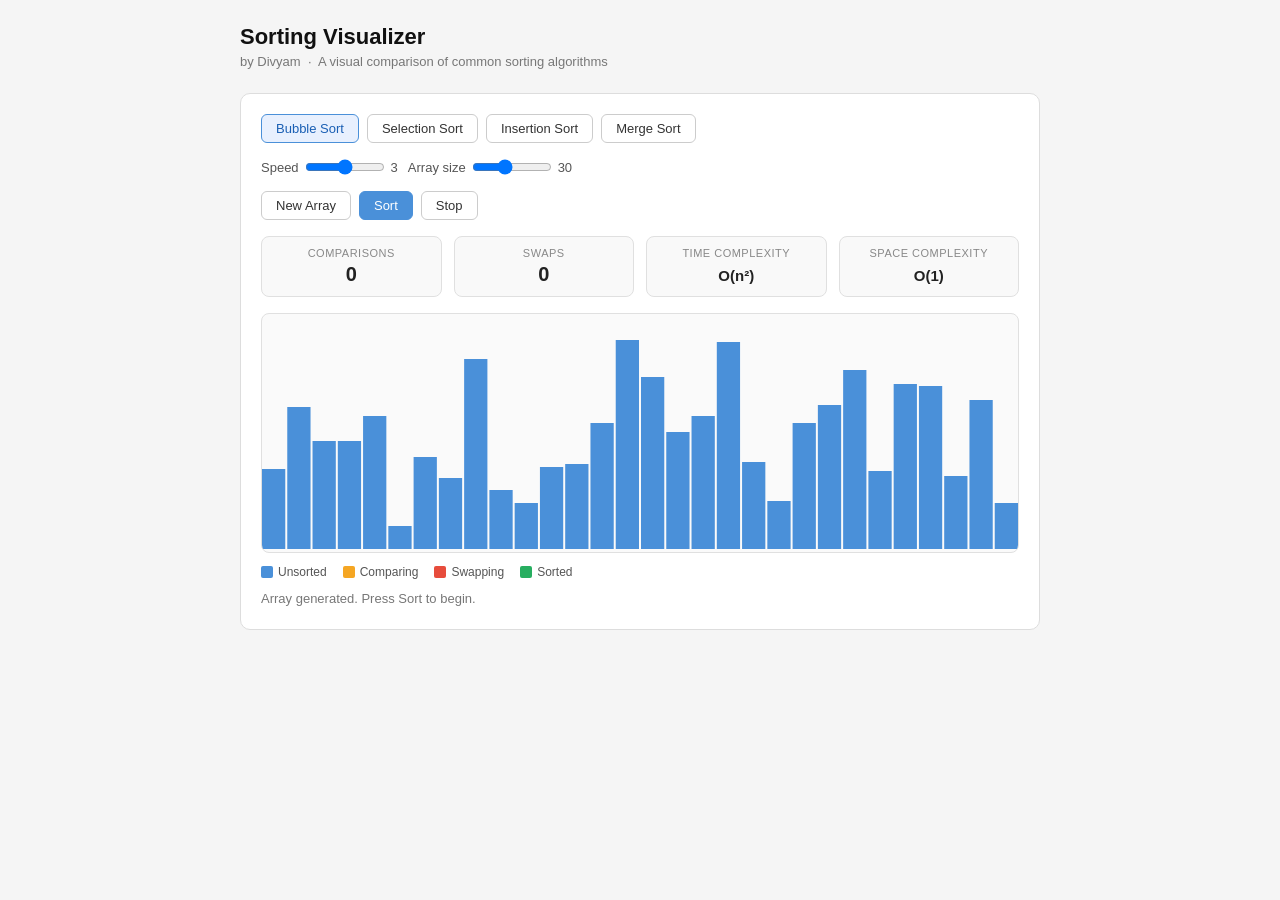
==== index.html @ dd2f5a22 "Initial commit - DSA Sorting Visualizer" ====
<!DOCTYPE html>
<html lang="en">
<head>
  <meta charset="UTF-8" />
  <meta name="viewport" content="width=device-width, initial-scale=1.0"/>
  <title>Sorting Visualizer</title>
  <style>
    * { box-sizing: border-box; margin: 0; padding: 0; }

    body {
      font-family: 'Segoe UI', sans-serif;
      background: #f5f5f5;
      color: #222;
      min-height: 100vh;
      padding: 24px 16px;
    }

    header {
      max-width: 800px;
      margin: 0 auto 24px;
    }

    header h1 {
      font-size: 22px;
      font-weight: 600;
      color: #111;
    }

    header p {
      font-size: 13px;
      color: #777;
      margin-top: 4px;
    }

    .container {
      max-width: 800px;
      margin: 0 auto;
      background: #fff;
      border: 1px solid #ddd;
      border-radius: 10px;
      padding: 20px;
    }

    .controls {
      display: flex;
      flex-wrap: wrap;
      gap: 10px;
      margin-bottom: 16px;
      align-items: center;
    }

    .algo-btns {
      display: flex;
      flex-wrap: wrap;
      gap: 8px;
    }

    button {
      padding: 6px 14px;
      font-size: 13px;
      border: 1px solid #ccc;
      border-radius: 6px;
      background: #fff;
      cursor: pointer;
      color: #333;
      transition: background 0.15s;
    }

    button:hover { background: #f0f0f0; }

    button.active {
      background: #e8f0fe;
      border-color: #4a90d9;
      color: #1a5fb4;
      font-weight: 500;
    }

    button.primary {
      background: #4a90d9;
      color: #fff;
      border-color: #4a90d9;
    }

    button.primary:hover { background: #3a7bc8; }

    .range-group {
      display: flex;
      align-items: center;
      gap: 6px;
      font-size: 13px;
      color: #555;
    }

    input[type=range] { width: 80px; cursor: pointer; }

    .stats {
      display: flex;
      gap: 12px;
      margin-bottom: 16px;
      flex-wrap: wrap;
    }

    .stat-box {
      flex: 1;
      min-width: 100px;
      background: #f9f9f9;
      border: 1px solid #e0e0e0;
      border-radius: 8px;
      padding: 10px 14px;
      text-align: center;
    }

    .stat-box .label {
      font-size: 11px;
      color: #888;
      text-transform: uppercase;
      letter-spacing: 0.5px;
      margin-bottom: 4px;
    }

    .stat-box .value {
      font-size: 20px;
      font-weight: 600;
      color: #222;
    }

    #canvas-wrap {
      width: 100%;
      height: 240px;
      border: 1px solid #e0e0e0;
      border-radius: 8px;
      overflow: hidden;
      background: #fafafa;
    }

    canvas { display: block; }

    .legend {
      display: flex;
      gap: 16px;
      flex-wrap: wrap;
      margin-top: 12px;
      font-size: 12px;
      color: #555;
    }

    .legend-item {
      display: flex;
      align-items: center;
      gap: 5px;
    }

    .legend-dot {
      width: 12px;
      height: 12px;
      border-radius: 2px;
    }

    #status {
      margin-top: 12px;
      font-size: 13px;
      color: #777;
      min-height: 18px;
    }

    .action-row {
      display: flex;
      gap: 8px;
      margin-bottom: 16px;
      flex-wrap: wrap;
    }
  </style>
</head>
<body>

<header>
  <h1>Sorting Visualizer</h1>
  <p>by Divyam &nbsp;·&nbsp; A visual comparison of common sorting algorithms</p>
</header>

<div class="container">

  <!-- Algorithm selection -->
  <div class="controls">
    <div class="algo-btns">
      <button id="btn-bubble" onclick="selectAlgo('bubble')" class="active">Bubble Sort</button>
      <button id="btn-selection" onclick="selectAlgo('selection')">Selection Sort</button>
      <button id="btn-insertion" onclick="selectAlgo('insertion')">Insertion Sort</button>
      <button id="btn-merge" onclick="selectAlgo('merge')">Merge Sort</button>
    </div>
  </div>

  <!-- Speed + Size sliders -->
  <div class="controls">
    <div class="range-group">
      <label>Speed</label>
      <input type="range" id="speed" min="1" max="5" value="3" step="1">
      <span id="speed-val">3</span>
    </div>
    <div class="range-group">
      <label>Array size</label>
      <input type="range" id="size" min="10" max="60" value="30" step="5">
      <span id="size-val">30</span>
    </div>
  </div>

  <!-- Action buttons -->
  <div class="action-row">
    <button onclick="generateArray()">New Array</button>
    <button class="primary" onclick="startSort()">Sort</button>
    <button onclick="stopSort()">Stop</button>
  </div>

  <!-- Stats -->
  <div class="stats">
    <div class="stat-box">
      <div class="label">Comparisons</div>
      <div class="value" id="comparisons">0</div>
    </div>
    <div class="stat-box">
      <div class="label">Swaps</div>
      <div class="value" id="swaps">0</div>
    </div>
    <div class="stat-box">
      <div class="label">Time Complexity</div>
      <div class="value" id="complexity" style="font-size:15px; padding-top:4px;">O(n²)</div>
    </div>
    <div class="stat-box">
      <div class="label">Space Complexity</div>
      <div class="value" id="space" style="font-size:15px; padding-top:4px;">O(1)</div>
    </div>
  </div>

  <!-- Canvas -->
  <div id="canvas-wrap">
    <canvas id="canvas"></canvas>
  </div>

  <!-- Legend -->
  <div class="legend">
    <div class="legend-item"><div class="legend-dot" style="background:#4a90d9"></div> Unsorted</div>
    <div class="legend-item"><div class="legend-dot" style="background:#f5a623"></div> Comparing</div>
    <div class="legend-item"><div class="legend-dot" style="background:#e74c3c"></div> Swapping</div>
    <div class="legend-item"><div class="legend-dot" style="background:#27ae60"></div> Sorted</div>
  </div>

  <div id="status">Press "New Array" then "Sort" to begin.</div>

</div>

<script>
  let arr = [], highlights = {}, running = false, stopped = false;
  let comparisons = 0, swaps = 0;
  let currentAlgo = 'bubble';

  const complexityMap = {
    bubble:    { time: 'O(n²)',      space: 'O(1)' },
    selection: { time: 'O(n²)',      space: 'O(1)' },
    insertion: { time: 'O(n²)',      space: 'O(1)' },
    merge:     { time: 'O(n log n)', space: 'O(n)' }
  };

  const speedMap = { 1: 200, 2: 80, 3: 30, 4: 8, 5: 1 };

  function getDelay() { return speedMap[+document.getElementById('speed').value] || 30; }
  function getSize()  { return +document.getElementById('size').value || 30; }

  document.getElementById('speed').addEventListener('input', function() {
    document.getElementById('speed-val').textContent = this.value;
  });
  document.getElementById('size').addEventListener('input', function() {
    document.getElementById('size-val').textContent = this.value;
  });

  function generateArray() {
    stopSort();
    const n = getSize();
    arr = Array.from({ length: n }, () => Math.floor(Math.random() * 85) + 10);
    highlights = {};
    comparisons = 0; swaps = 0;
    updateStats();
    draw();
    document.getElementById('status').textContent = 'Array generated. Press Sort to begin.';
  }

  function selectAlgo(algo) {
    currentAlgo = algo;
    ['bubble','selection','insertion','merge'].forEach(a => {
      document.getElementById('btn-' + a).className = (a === algo) ? 'active' : '';
    });
    document.getElementById('complexity').textContent = complexityMap[algo].time;
    document.getElementById('space').textContent      = complexityMap[algo].space;
    document.getElementById('status').textContent = algo.charAt(0).toUpperCase() + algo.slice(1) + ' Sort selected.';
  }

  function updateStats() {
    document.getElementById('comparisons').textContent = comparisons;
    document.getElementById('swaps').textContent = swaps;
  }

  function draw() {
    const canvas = document.getElementById('canvas');
    const wrap   = document.getElementById('canvas-wrap');
    canvas.width  = wrap.offsetWidth;
    canvas.height = wrap.offsetHeight;
    const ctx = canvas.getContext('2d');
    const W = canvas.width, H = canvas.height;
    ctx.clearRect(0, 0, W, H);
    const n = arr.length;
    const gap = 2;
    const barW = Math.max(2, (W - gap * n) / n);

    for (let i = 0; i < n; i++) {
      const x = i * (barW + gap);
      const h = Math.floor((arr[i] / 100) * (H - 10));
      let color = '#4a90d9';
      if (highlights.sorted   && highlights.sorted.includes(i))    color = '#27ae60';
      if (highlights.comparing && highlights.comparing.includes(i)) color = '#f5a623';
      if (highlights.swapping  && highlights.swapping.includes(i))  color = '#e74c3c';
      ctx.fillStyle = color;
      ctx.fillRect(x, H - h - 5, barW, h);
    }
  }

  function sleep(ms) { return new Promise(r => setTimeout(r, ms)); }

  async function startSort() {
    if (running) return;
    if (!arr.length) generateArray();
    running = true; stopped = false;
    comparisons = 0; swaps = 0;
    highlights = {};
    document.getElementById('status').textContent = 'Sorting...';

    const a = [...arr];
    if      (currentAlgo === 'bubble')    await bubbleSort(a);
    else if (currentAlgo === 'selection') await selectionSort(a);
    else if (currentAlgo === 'insertion') await insertionSort(a);
    else if (currentAlgo === 'merge')     await mergeSortWrapper(a);

    if (!stopped) {
      highlights = { sorted: Array.from({ length: arr.length }, (_, i) => i) };
      draw();
      document.getElementById('status').textContent = 'Done! Comparisons: ' + comparisons + ', Swaps: ' + swaps;
    }
    running = false;
  }

  function stopSort() {
    stopped = true; running = false;
    highlights = {};
    if (arr.length) draw();
    document.getElementById('status').textContent = 'Stopped.';
  }

  // --- Bubble Sort ---
  async function bubbleSort(a) {
    arr = a;
    const n = arr.length;
    const sorted = [];
    for (let i = 0; i < n - 1; i++) {
      for (let j = 0; j < n - i - 1; j++) {
        if (stopped) return;
        comparisons++;
        highlights = { comparing: [j, j + 1], sorted };
        updateStats(); draw();
        await sleep(getDelay());
        if (arr[j] > arr[j + 1]) {
          [arr[j], arr[j + 1]] = [arr[j + 1], arr[j]];
          swaps++;
          highlights = { swapping: [j, j + 1], sorted };
          updateStats(); draw();
          await sleep(getDelay());
        }
      }
      sorted.push(n - 1 - i);
    }
    sorted.push(0);
  }

  // --- Selection Sort ---
  async function selectionSort(a) {
    arr = a;
    const n = arr.length;
    const sorted = [];
    for (let i = 0; i < n - 1; i++) {
      let minIdx = i;
      for (let j = i + 1; j < n; j++) {
        if (stopped) return;
        comparisons++;
        highlights = { comparing: [minIdx, j], sorted };
        updateStats(); draw();
        await sleep(getDelay());
        if (arr[j] < arr[minIdx]) minIdx = j;
      }
      if (minIdx !== i) {
        [arr[i], arr[minIdx]] = [arr[minIdx], arr[i]];
        swaps++;
        highlights = { swapping: [i, minIdx], sorted };
        updateStats(); draw();
        await sleep(getDelay());
      }
      sorted.push(i);
    }
    sorted.push(n - 1);
  }

  // --- Insertion Sort ---
  async function insertionSort(a) {
    arr = a;
    const n = arr.length;
    for (let i = 1; i < n; i++) {
      let key = arr[i], j = i - 1;
      while (j >= 0 && arr[j] > key) {
        if (stopped) return;
        comparisons++;
        arr[j + 1] = arr[j];
        swaps++;
        highlights = { swapping: [j, j + 1] };
        updateStats(); draw();
        await sleep(getDelay());
        j--;
      }
      arr[j + 1] = key;
      highlights = { comparing: [j + 1] };
      draw();
      await sleep(getDelay());
    }
  }

  // --- Merge Sort ---
  async function mergeSortWrapper(a) {
    arr = a;
    await mergeSort(arr, 0, arr.length - 1);
  }

  async function mergeSort(a, l, r) {
    if (stopped || l >= r) return;
    const m = Math.floor((l + r) / 2);
    await mergeSort(a, l, m);
    await mergeSort(a, m + 1, r);
    await merge(a, l, m, r);
  }

  async function merge(a, l, m, r) {
    const left = a.slice(l, m + 1);
    const right = a.slice(m + 1, r + 1);
    let i = 0, j = 0, k = l;
    while (i < left.length && j < right.length) {
      if (stopped) return;
      comparisons++;
      highlights = { comparing: [k] };
      updateStats(); draw();
      await sleep(getDelay());
      if (left[i] <= right[j]) { a[k++] = left[i++]; }
      else { a[k++] = right[j++]; swaps++; }
    }
    while (i < left.length) a[k++] = left[i++];
    while (j < right.length) a[k++] = right[j++];
    arr = a;
    highlights = { sorted: Array.from({ length: r - l + 1 }, (_, x) => l + x) };
    draw();
    await sleep(getDelay());
  }

  // Init
  selectAlgo('bubble');
  generateArray();
  window.addEventListener('resize', draw);
</script>

</body>
</html>
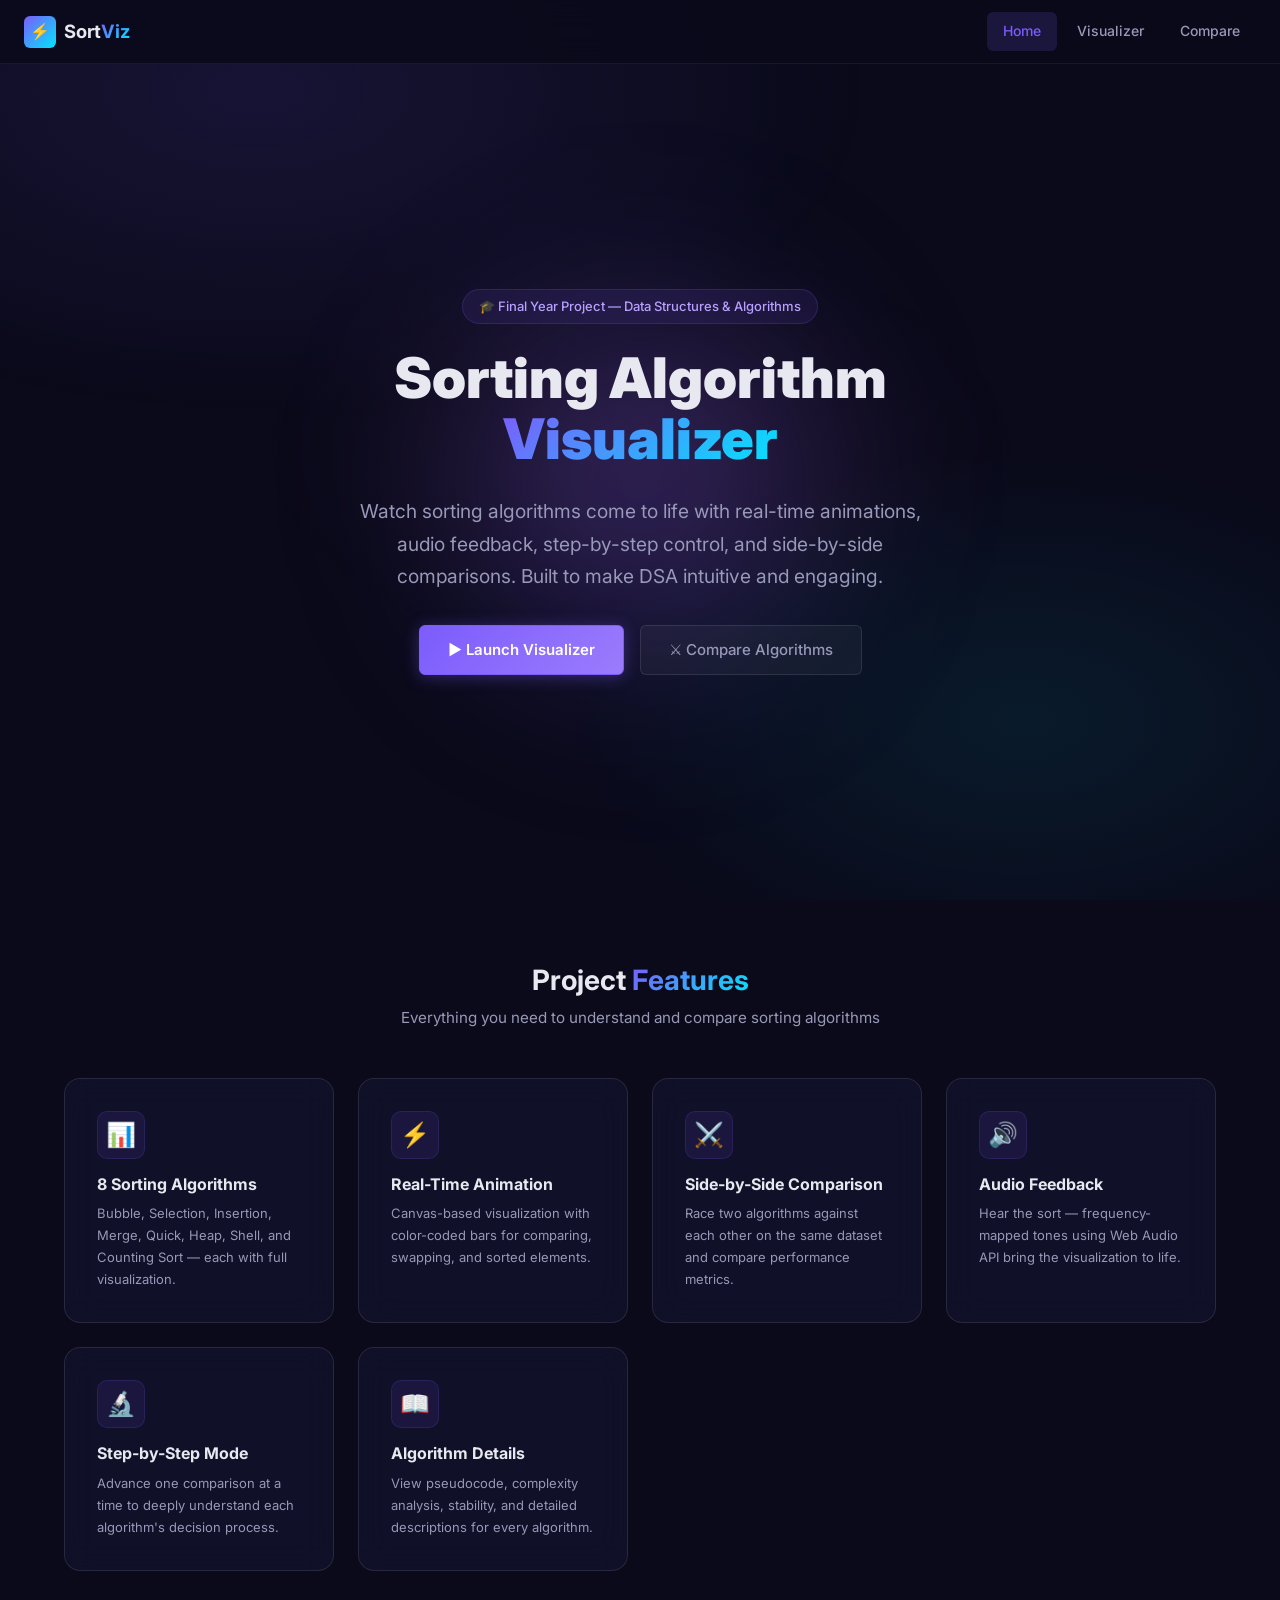
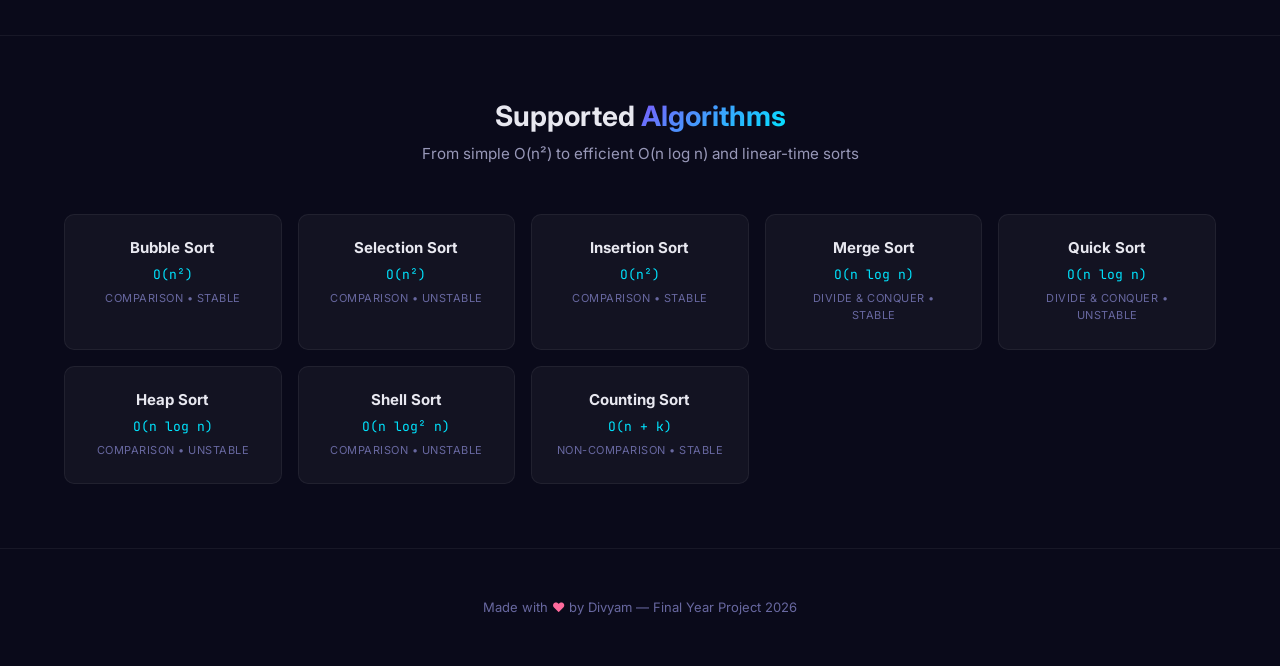
==== commit b8590cfb: "🚀 Final Year Project: Complete DSA Sorting Visualizer - Reorganized into multi-file structure (HTML/" ====
--- a/index.html
+++ b/index.html
@@ -1,473 +1,147 @@
 <!DOCTYPE html>
 <html lang="en">
 <head>
-  <meta charset="UTF-8" />
-  <meta name="viewport" content="width=device-width, initial-scale=1.0"/>
-  <title>Sorting Visualizer</title>
-  <style>
-    * { box-sizing: border-box; margin: 0; padding: 0; }
-
-    body {
-      font-family: 'Segoe UI', sans-serif;
-      background: #f5f5f5;
-      color: #222;
-      min-height: 100vh;
-      padding: 24px 16px;
-    }
-
-    header {
-      max-width: 800px;
-      margin: 0 auto 24px;
-    }
-
-    header h1 {
-      font-size: 22px;
-      font-weight: 600;
-      color: #111;
-    }
-
-    header p {
-      font-size: 13px;
-      color: #777;
-      margin-top: 4px;
-    }
-
-    .container {
-      max-width: 800px;
-      margin: 0 auto;
-      background: #fff;
-      border: 1px solid #ddd;
-      border-radius: 10px;
-      padding: 20px;
-    }
-
-    .controls {
-      display: flex;
-      flex-wrap: wrap;
-      gap: 10px;
-      margin-bottom: 16px;
-      align-items: center;
-    }
-
-    .algo-btns {
-      display: flex;
-      flex-wrap: wrap;
-      gap: 8px;
-    }
-
-    button {
-      padding: 6px 14px;
-      font-size: 13px;
-      border: 1px solid #ccc;
-      border-radius: 6px;
-      background: #fff;
-      cursor: pointer;
-      color: #333;
-      transition: background 0.15s;
-    }
-
-    button:hover { background: #f0f0f0; }
-
-    button.active {
-      background: #e8f0fe;
-      border-color: #4a90d9;
-      color: #1a5fb4;
-      font-weight: 500;
-    }
-
-    button.primary {
-      background: #4a90d9;
-      color: #fff;
-      border-color: #4a90d9;
-    }
-
-    button.primary:hover { background: #3a7bc8; }
-
-    .range-group {
-      display: flex;
-      align-items: center;
-      gap: 6px;
-      font-size: 13px;
-      color: #555;
-    }
-
-    input[type=range] { width: 80px; cursor: pointer; }
-
-    .stats {
-      display: flex;
-      gap: 12px;
-      margin-bottom: 16px;
-      flex-wrap: wrap;
-    }
-
-    .stat-box {
-      flex: 1;
-      min-width: 100px;
-      background: #f9f9f9;
-      border: 1px solid #e0e0e0;
-      border-radius: 8px;
-      padding: 10px 14px;
-      text-align: center;
-    }
-
-    .stat-box .label {
-      font-size: 11px;
-      color: #888;
-      text-transform: uppercase;
-      letter-spacing: 0.5px;
-      margin-bottom: 4px;
-    }
-
-    .stat-box .value {
-      font-size: 20px;
-      font-weight: 600;
-      color: #222;
-    }
-
-    #canvas-wrap {
-      width: 100%;
-      height: 240px;
-      border: 1px solid #e0e0e0;
-      border-radius: 8px;
-      overflow: hidden;
-      background: #fafafa;
-    }
-
-    canvas { display: block; }
-
-    .legend {
-      display: flex;
-      gap: 16px;
-      flex-wrap: wrap;
-      margin-top: 12px;
-      font-size: 12px;
-      color: #555;
-    }
-
-    .legend-item {
-      display: flex;
-      align-items: center;
-      gap: 5px;
-    }
-
-    .legend-dot {
-      width: 12px;
-      height: 12px;
-      border-radius: 2px;
-    }
-
-    #status {
-      margin-top: 12px;
-      font-size: 13px;
-      color: #777;
-      min-height: 18px;
-    }
-
-    .action-row {
-      display: flex;
-      gap: 8px;
-      margin-bottom: 16px;
-      flex-wrap: wrap;
-    }
-  </style>
+  <meta charset="UTF-8">
+  <meta name="viewport" content="width=device-width, initial-scale=1.0">
+  <title>DSA Sorting Visualizer — by Divyam</title>
+  <meta name="description" content="An interactive sorting algorithm visualizer. Compare Bubble, Selection, Insertion, Merge, Quick, Heap, Shell, and Counting Sort with real-time animations, audio feedback, and side-by-side comparisons.">
+  <link rel="stylesheet" href="css/base.css">
+  <link rel="stylesheet" href="css/components.css">
+  <link rel="stylesheet" href="css/landing.css">
 </head>
 <body>
 
-<header>
-  <h1>Sorting Visualizer</h1>
-  <p>by Divyam &nbsp;·&nbsp; A visual comparison of common sorting algorithms</p>
-</header>
-
-<div class="container">
-
-  <!-- Algorithm selection -->
-  <div class="controls">
-    <div class="algo-btns">
-      <button id="btn-bubble" onclick="selectAlgo('bubble')" class="active">Bubble Sort</button>
-      <button id="btn-selection" onclick="selectAlgo('selection')">Selection Sort</button>
-      <button id="btn-insertion" onclick="selectAlgo('insertion')">Insertion Sort</button>
-      <button id="btn-merge" onclick="selectAlgo('merge')">Merge Sort</button>
-    </div>
+  <!-- Navbar -->
+  <div class="navbar">
+    <a href="index.html" class="logo">
+      <div class="logo-icon">⚡</div>
+      <span>Sort<span class="text-gradient">Viz</span></span>
+    </a>
+    <nav>
+      <a href="index.html" class="nav-link active">Home</a>
+      <a href="visualizer.html" class="nav-link">Visualizer</a>
+      <a href="compare.html" class="nav-link">Compare</a>
+    </nav>
   </div>
 
-  <!-- Speed + Size sliders -->
-  <div class="controls">
-    <div class="range-group">
-      <label>Speed</label>
-      <input type="range" id="speed" min="1" max="5" value="3" step="1">
-      <span id="speed-val">3</span>
-    </div>
-    <div class="range-group">
-      <label>Array size</label>
-      <input type="range" id="size" min="10" max="60" value="30" step="5">
-      <span id="size-val">30</span>
-    </div>
+  <div class="landing-page">
+
+    <!-- Hero Section -->
+    <section class="hero">
+      <div class="hero-glow"></div>
+      <div class="hero-badge">🎓 Final Year Project — Data Structures & Algorithms</div>
+      <h1>Sorting Algorithm<br><span class="text-gradient">Visualizer</span></h1>
+      <p class="hero-subtitle">
+        Watch sorting algorithms come to life with real-time animations, audio feedback, step-by-step control, and side-by-side comparisons. Built to make DSA intuitive and engaging.
+      </p>
+      <div class="hero-actions">
+        <a href="visualizer.html" class="btn btn-primary">▶ Launch Visualizer</a>
+        <a href="compare.html" class="btn">⚔ Compare Algorithms</a>
+      </div>
+    </section>
+
+    <!-- Features Section -->
+    <section class="features-section">
+      <div class="container">
+        <div class="section-header">
+          <h2>Project <span class="text-gradient">Features</span></h2>
+          <p>Everything you need to understand and compare sorting algorithms</p>
+        </div>
+        <div class="features-grid">
+          <div class="feature-card">
+            <div class="feature-icon">📊</div>
+            <h3>8 Sorting Algorithms</h3>
+            <p>Bubble, Selection, Insertion, Merge, Quick, Heap, Shell, and Counting Sort — each with full visualization.</p>
+          </div>
+          <div class="feature-card">
+            <div class="feature-icon">⚡</div>
+            <h3>Real-Time Animation</h3>
+            <p>Canvas-based visualization with color-coded bars for comparing, swapping, and sorted elements.</p>
+          </div>
+          <div class="feature-card">
+            <div class="feature-icon">⚔️</div>
+            <h3>Side-by-Side Comparison</h3>
+            <p>Race two algorithms against each other on the same dataset and compare performance metrics.</p>
+          </div>
+          <div class="feature-card">
+            <div class="feature-icon">🔊</div>
+            <h3>Audio Feedback</h3>
+            <p>Hear the sort — frequency-mapped tones using Web Audio API bring the visualization to life.</p>
+          </div>
+          <div class="feature-card">
+            <div class="feature-icon">🔬</div>
+            <h3>Step-by-Step Mode</h3>
+            <p>Advance one comparison at a time to deeply understand each algorithm's decision process.</p>
+          </div>
+          <div class="feature-card">
+            <div class="feature-icon">📖</div>
+            <h3>Algorithm Details</h3>
+            <p>View pseudocode, complexity analysis, stability, and detailed descriptions for every algorithm.</p>
+          </div>
+        </div>
+      </div>
+    </section>
+
+    <!-- Algorithms Showcase -->
+    <section class="algo-section">
+      <div class="container">
+        <div class="section-header">
+          <h2>Supported <span class="text-gradient">Algorithms</span></h2>
+          <p>From simple O(n²) to efficient O(n log n) and linear-time sorts</p>
+        </div>
+        <div class="algo-grid">
+          <div class="algo-card">
+            <h4>Bubble Sort</h4>
+            <div class="complexity">O(n²)</div>
+            <div class="algo-type">Comparison • Stable</div>
+          </div>
+          <div class="algo-card">
+            <h4>Selection Sort</h4>
+            <div class="complexity">O(n²)</div>
+            <div class="algo-type">Comparison • Unstable</div>
+          </div>
+          <div class="algo-card">
+            <h4>Insertion Sort</h4>
+            <div class="complexity">O(n²)</div>
+            <div class="algo-type">Comparison • Stable</div>
+          </div>
+          <div class="algo-card">
+            <h4>Merge Sort</h4>
+            <div class="complexity">O(n log n)</div>
+            <div class="algo-type">Divide & Conquer • Stable</div>
+          </div>
+          <div class="algo-card">
+            <h4>Quick Sort</h4>
+            <div class="complexity">O(n log n)</div>
+            <div class="algo-type">Divide & Conquer • Unstable</div>
+          </div>
+          <div class="algo-card">
+            <h4>Heap Sort</h4>
+            <div class="complexity">O(n log n)</div>
+            <div class="algo-type">Comparison • Unstable</div>
+          </div>
+          <div class="algo-card">
+            <h4>Shell Sort</h4>
+            <div class="complexity">O(n log² n)</div>
+            <div class="algo-type">Comparison • Unstable</div>
+          </div>
+          <div class="algo-card">
+            <h4>Counting Sort</h4>
+            <div class="complexity">O(n + k)</div>
+            <div class="algo-type">Non-Comparison • Stable</div>
+          </div>
+        </div>
+      </div>
+    </section>
+
+    <!-- Footer -->
+    <footer class="footer">
+      <div class="container">
+        <p>Made with <span class="heart">♥</span> by Divyam — Final Year Project 2026</p>
+      </div>
+    </footer>
+
   </div>
-
-  <!-- Action buttons -->
-  <div class="action-row">
-    <button onclick="generateArray()">New Array</button>
-    <button class="primary" onclick="startSort()">Sort</button>
-    <button onclick="stopSort()">Stop</button>
-  </div>
-
-  <!-- Stats -->
-  <div class="stats">
-    <div class="stat-box">
-      <div class="label">Comparisons</div>
-      <div class="value" id="comparisons">0</div>
-    </div>
-    <div class="stat-box">
-      <div class="label">Swaps</div>
-      <div class="value" id="swaps">0</div>
-    </div>
-    <div class="stat-box">
-      <div class="label">Time Complexity</div>
-      <div class="value" id="complexity" style="font-size:15px; padding-top:4px;">O(n²)</div>
-    </div>
-    <div class="stat-box">
-      <div class="label">Space Complexity</div>
-      <div class="value" id="space" style="font-size:15px; padding-top:4px;">O(1)</div>
-    </div>
-  </div>
-
-  <!-- Canvas -->
-  <div id="canvas-wrap">
-    <canvas id="canvas"></canvas>
-  </div>
-
-  <!-- Legend -->
-  <div class="legend">
-    <div class="legend-item"><div class="legend-dot" style="background:#4a90d9"></div> Unsorted</div>
-    <div class="legend-item"><div class="legend-dot" style="background:#f5a623"></div> Comparing</div>
-    <div class="legend-item"><div class="legend-dot" style="background:#e74c3c"></div> Swapping</div>
-    <div class="legend-item"><div class="legend-dot" style="background:#27ae60"></div> Sorted</div>
-  </div>
-
-  <div id="status">Press "New Array" then "Sort" to begin.</div>
-
-</div>
-
-<script>
-  let arr = [], highlights = {}, running = false, stopped = false;
-  let comparisons = 0, swaps = 0;
-  let currentAlgo = 'bubble';
-
-  const complexityMap = {
-    bubble:    { time: 'O(n²)',      space: 'O(1)' },
-    selection: { time: 'O(n²)',      space: 'O(1)' },
-    insertion: { time: 'O(n²)',      space: 'O(1)' },
-    merge:     { time: 'O(n log n)', space: 'O(n)' }
-  };
-
-  const speedMap = { 1: 200, 2: 80, 3: 30, 4: 8, 5: 1 };
-
-  function getDelay() { return speedMap[+document.getElementById('speed').value] || 30; }
-  function getSize()  { return +document.getElementById('size').value || 30; }
-
-  document.getElementById('speed').addEventListener('input', function() {
-    document.getElementById('speed-val').textContent = this.value;
-  });
-  document.getElementById('size').addEventListener('input', function() {
-    document.getElementById('size-val').textContent = this.value;
-  });
-
-  function generateArray() {
-    stopSort();
-    const n = getSize();
-    arr = Array.from({ length: n }, () => Math.floor(Math.random() * 85) + 10);
-    highlights = {};
-    comparisons = 0; swaps = 0;
-    updateStats();
-    draw();
-    document.getElementById('status').textContent = 'Array generated. Press Sort to begin.';
-  }
-
-  function selectAlgo(algo) {
-    currentAlgo = algo;
-    ['bubble','selection','insertion','merge'].forEach(a => {
-      document.getElementById('btn-' + a).className = (a === algo) ? 'active' : '';
-    });
-    document.getElementById('complexity').textContent = complexityMap[algo].time;
-    document.getElementById('space').textContent      = complexityMap[algo].space;
-    document.getElementById('status').textContent = algo.charAt(0).toUpperCase() + algo.slice(1) + ' Sort selected.';
-  }
-
-  function updateStats() {
-    document.getElementById('comparisons').textContent = comparisons;
-    document.getElementById('swaps').textContent = swaps;
-  }
-
-  function draw() {
-    const canvas = document.getElementById('canvas');
-    const wrap   = document.getElementById('canvas-wrap');
-    canvas.width  = wrap.offsetWidth;
-    canvas.height = wrap.offsetHeight;
-    const ctx = canvas.getContext('2d');
-    const W = canvas.width, H = canvas.height;
-    ctx.clearRect(0, 0, W, H);
-    const n = arr.length;
-    const gap = 2;
-    const barW = Math.max(2, (W - gap * n) / n);
-
-    for (let i = 0; i < n; i++) {
-      const x = i * (barW + gap);
-      const h = Math.floor((arr[i] / 100) * (H - 10));
-      let color = '#4a90d9';
-      if (highlights.sorted   && highlights.sorted.includes(i))    color = '#27ae60';
-      if (highlights.comparing && highlights.comparing.includes(i)) color = '#f5a623';
-      if (highlights.swapping  && highlights.swapping.includes(i))  color = '#e74c3c';
-      ctx.fillStyle = color;
-      ctx.fillRect(x, H - h - 5, barW, h);
-    }
-  }
-
-  function sleep(ms) { return new Promise(r => setTimeout(r, ms)); }
-
-  async function startSort() {
-    if (running) return;
-    if (!arr.length) generateArray();
-    running = true; stopped = false;
-    comparisons = 0; swaps = 0;
-    highlights = {};
-    document.getElementById('status').textContent = 'Sorting...';
-
-    const a = [...arr];
-    if      (currentAlgo === 'bubble')    await bubbleSort(a);
-    else if (currentAlgo === 'selection') await selectionSort(a);
-    else if (currentAlgo === 'insertion') await insertionSort(a);
-    else if (currentAlgo === 'merge')     await mergeSortWrapper(a);
-
-    if (!stopped) {
-      highlights = { sorted: Array.from({ length: arr.length }, (_, i) => i) };
-      draw();
-      document.getElementById('status').textContent = 'Done! Comparisons: ' + comparisons + ', Swaps: ' + swaps;
-    }
-    running = false;
-  }
-
-  function stopSort() {
-    stopped = true; running = false;
-    highlights = {};
-    if (arr.length) draw();
-    document.getElementById('status').textContent = 'Stopped.';
-  }
-
-  // --- Bubble Sort ---
-  async function bubbleSort(a) {
-    arr = a;
-    const n = arr.length;
-    const sorted = [];
-    for (let i = 0; i < n - 1; i++) {
-      for (let j = 0; j < n - i - 1; j++) {
-        if (stopped) return;
-        comparisons++;
-        highlights = { comparing: [j, j + 1], sorted };
-        updateStats(); draw();
-        await sleep(getDelay());
-        if (arr[j] > arr[j + 1]) {
-          [arr[j], arr[j + 1]] = [arr[j + 1], arr[j]];
-          swaps++;
-          highlights = { swapping: [j, j + 1], sorted };
-          updateStats(); draw();
-          await sleep(getDelay());
-        }
-      }
-      sorted.push(n - 1 - i);
-    }
-    sorted.push(0);
-  }
-
-  // --- Selection Sort ---
-  async function selectionSort(a) {
-    arr = a;
-    const n = arr.length;
-    const sorted = [];
-    for (let i = 0; i < n - 1; i++) {
-      let minIdx = i;
-      for (let j = i + 1; j < n; j++) {
-        if (stopped) return;
-        comparisons++;
-        highlights = { comparing: [minIdx, j], sorted };
-        updateStats(); draw();
-        await sleep(getDelay());
-        if (arr[j] < arr[minIdx]) minIdx = j;
-      }
-      if (minIdx !== i) {
-        [arr[i], arr[minIdx]] = [arr[minIdx], arr[i]];
-        swaps++;
-        highlights = { swapping: [i, minIdx], sorted };
-        updateStats(); draw();
-        await sleep(getDelay());
-      }
-      sorted.push(i);
-    }
-    sorted.push(n - 1);
-  }
-
-  // --- Insertion Sort ---
-  async function insertionSort(a) {
-    arr = a;
-    const n = arr.length;
-    for (let i = 1; i < n; i++) {
-      let key = arr[i], j = i - 1;
-      while (j >= 0 && arr[j] > key) {
-        if (stopped) return;
-        comparisons++;
-        arr[j + 1] = arr[j];
-        swaps++;
-        highlights = { swapping: [j, j + 1] };
-        updateStats(); draw();
-        await sleep(getDelay());
-        j--;
-      }
-      arr[j + 1] = key;
-      highlights = { comparing: [j + 1] };
-      draw();
-      await sleep(getDelay());
-    }
-  }
-
-  // --- Merge Sort ---
-  async function mergeSortWrapper(a) {
-    arr = a;
-    await mergeSort(arr, 0, arr.length - 1);
-  }
-
-  async function mergeSort(a, l, r) {
-    if (stopped || l >= r) return;
-    const m = Math.floor((l + r) / 2);
-    await mergeSort(a, l, m);
-    await mergeSort(a, m + 1, r);
-    await merge(a, l, m, r);
-  }
-
-  async function merge(a, l, m, r) {
-    const left = a.slice(l, m + 1);
-    const right = a.slice(m + 1, r + 1);
-    let i = 0, j = 0, k = l;
-    while (i < left.length && j < right.length) {
-      if (stopped) return;
-      comparisons++;
-      highlights = { comparing: [k] };
-      updateStats(); draw();
-      await sleep(getDelay());
-      if (left[i] <= right[j]) { a[k++] = left[i++]; }
-      else { a[k++] = right[j++]; swaps++; }
-    }
-    while (i < left.length) a[k++] = left[i++];
-    while (j < right.length) a[k++] = right[j++];
-    arr = a;
-    highlights = { sorted: Array.from({ length: r - l + 1 }, (_, x) => l + x) };
-    draw();
-    await sleep(getDelay());
-  }
-
-  // Init
-  selectAlgo('bubble');
-  generateArray();
-  window.addEventListener('resize', draw);
-</script>
 
 </body>
 </html>
--- a/css/base.css
+++ b/css/base.css
@@ -0,0 +1,206 @@
+/* ============================================
+   DSA Sorting Visualizer — Design System
+   base.css — Variables, Reset, Typography
+   ============================================ */
+
+@import url('https://fonts.googleapis.com/css2?family=Inter:wght@300;400;500;600;700;800;900&family=JetBrains+Mono:wght@400;500;600&display=swap');
+
+/* --- Color Tokens --- */
+:root {
+  /* Background layers */
+  --bg-primary: #0a0a1a;
+  --bg-secondary: #10102a;
+  --bg-card: rgba(20, 20, 50, 0.6);
+  --bg-card-solid: #14143a;
+  --bg-glass: rgba(255, 255, 255, 0.04);
+  --bg-glass-hover: rgba(255, 255, 255, 0.08);
+  --bg-input: rgba(255, 255, 255, 0.06);
+
+  /* Accent colors */
+  --accent-primary: #7c5cfc;
+  --accent-primary-glow: rgba(124, 92, 252, 0.35);
+  --accent-secondary: #00e5ff;
+  --accent-secondary-glow: rgba(0, 229, 255, 0.25);
+  --accent-tertiary: #ff6b9d;
+  --accent-success: #00e676;
+  --accent-warning: #ffab40;
+  --accent-danger: #ff5252;
+
+  /* Text */
+  --text-primary: #e8e8f0;
+  --text-secondary: #9898b8;
+  --text-muted: #6868a0;
+  --text-accent: #b8a0ff;
+
+  /* Borders */
+  --border-subtle: rgba(255, 255, 255, 0.06);
+  --border-default: rgba(255, 255, 255, 0.10);
+  --border-accent: rgba(124, 92, 252, 0.30);
+
+  /* Bar colors for visualizer */
+  --bar-default: #5e7ce6;
+  --bar-comparing: #ffab40;
+  --bar-swapping: #ff5252;
+  --bar-sorted: #00e676;
+  --bar-pivot: #e040fb;
+  --bar-selected: #00e5ff;
+
+  /* Shadows */
+  --shadow-sm: 0 2px 8px rgba(0, 0, 0, 0.3);
+  --shadow-md: 0 4px 24px rgba(0, 0, 0, 0.4);
+  --shadow-lg: 0 8px 48px rgba(0, 0, 0, 0.5);
+  --shadow-glow: 0 0 30px var(--accent-primary-glow);
+
+  /* Radii */
+  --radius-sm: 6px;
+  --radius-md: 10px;
+  --radius-lg: 16px;
+  --radius-xl: 24px;
+
+  /* Spacing */
+  --space-xs: 4px;
+  --space-sm: 8px;
+  --space-md: 16px;
+  --space-lg: 24px;
+  --space-xl: 32px;
+  --space-2xl: 48px;
+  --space-3xl: 64px;
+
+  /* Transitions */
+  --transition-fast: 0.15s cubic-bezier(0.4, 0, 0.2, 1);
+  --transition-normal: 0.25s cubic-bezier(0.4, 0, 0.2, 1);
+  --transition-slow: 0.4s cubic-bezier(0.4, 0, 0.2, 1);
+
+  /* Layout */
+  --max-width: 1200px;
+  --nav-height: 64px;
+}
+
+/* --- Reset --- */
+*, *::before, *::after {
+  box-sizing: border-box;
+  margin: 0;
+  padding: 0;
+}
+
+html {
+  scroll-behavior: smooth;
+  -webkit-font-smoothing: antialiased;
+  -moz-osx-font-smoothing: grayscale;
+}
+
+body {
+  font-family: 'Inter', -apple-system, BlinkMacSystemFont, sans-serif;
+  background: var(--bg-primary);
+  color: var(--text-primary);
+  min-height: 100vh;
+  line-height: 1.6;
+  overflow-x: hidden;
+}
+
+/* Animated background gradient */
+body::before {
+  content: '';
+  position: fixed;
+  top: 0; left: 0;
+  width: 100%; height: 100%;
+  background:
+    radial-gradient(ellipse 80% 60% at 20% 10%, rgba(124, 92, 252, 0.12), transparent 60%),
+    radial-gradient(ellipse 60% 50% at 80% 80%, rgba(0, 229, 255, 0.08), transparent 60%),
+    radial-gradient(ellipse 50% 40% at 50% 50%, rgba(255, 107, 157, 0.05), transparent 60%);
+  pointer-events: none;
+  z-index: 0;
+}
+
+img, svg { display: block; max-width: 100%; }
+
+a {
+  color: var(--accent-secondary);
+  text-decoration: none;
+  transition: color var(--transition-fast);
+}
+a:hover { color: var(--text-primary); }
+
+ul, ol { list-style: none; }
+
+/* --- Typography --- */
+h1, h2, h3, h4, h5, h6 {
+  font-weight: 700;
+  line-height: 1.2;
+  color: var(--text-primary);
+}
+
+h1 { font-size: clamp(1.8rem, 4vw, 2.5rem); }
+h2 { font-size: clamp(1.3rem, 3vw, 1.75rem); }
+h3 { font-size: clamp(1rem, 2vw, 1.25rem); }
+
+.text-gradient {
+  background: linear-gradient(135deg, var(--accent-primary), var(--accent-secondary));
+  -webkit-background-clip: text;
+  -webkit-text-fill-color: transparent;
+  background-clip: text;
+}
+
+.text-mono {
+  font-family: 'JetBrains Mono', 'Fira Code', monospace;
+}
+
+/* --- Utility --- */
+.container {
+  width: 100%;
+  max-width: var(--max-width);
+  margin: 0 auto;
+  padding: 0 var(--space-lg);
+  position: relative;
+  z-index: 1;
+}
+
+.sr-only {
+  position: absolute;
+  width: 1px; height: 1px;
+  padding: 0; margin: -1px;
+  overflow: hidden;
+  clip: rect(0,0,0,0);
+  border: 0;
+}
+
+/* --- Scrollbar --- */
+::-webkit-scrollbar { width: 8px; height: 8px; }
+::-webkit-scrollbar-track { background: var(--bg-secondary); }
+::-webkit-scrollbar-thumb {
+  background: rgba(124, 92, 252, 0.3);
+  border-radius: 4px;
+}
+::-webkit-scrollbar-thumb:hover { background: rgba(124, 92, 252, 0.5); }
+
+/* --- Selection --- */
+::selection {
+  background: var(--accent-primary);
+  color: #fff;
+}
+
+/* --- Keyframes --- */
+@keyframes fadeIn {
+  from { opacity: 0; transform: translateY(12px); }
+  to { opacity: 1; transform: translateY(0); }
+}
+
+@keyframes slideUp {
+  from { opacity: 0; transform: translateY(30px); }
+  to { opacity: 1; transform: translateY(0); }
+}
+
+@keyframes pulse {
+  0%, 100% { opacity: 1; }
+  50% { opacity: 0.5; }
+}
+
+@keyframes glow {
+  0%, 100% { box-shadow: 0 0 20px var(--accent-primary-glow); }
+  50% { box-shadow: 0 0 40px var(--accent-primary-glow), 0 0 60px var(--accent-secondary-glow); }
+}
+
+@keyframes float {
+  0%, 100% { transform: translateY(0); }
+  50% { transform: translateY(-8px); }
+}
--- a/css/components.css
+++ b/css/components.css
@@ -0,0 +1,502 @@
+/* ============================================
+   DSA Sorting Visualizer — Components
+   Navbar, Buttons, Cards, Controls, Stats
+   ============================================ */
+
+/* --- Navbar --- */
+.navbar {
+  position: sticky;
+  top: 0;
+  z-index: 100;
+  height: var(--nav-height);
+  display: flex;
+  align-items: center;
+  justify-content: space-between;
+  padding: 0 var(--space-lg);
+  background: rgba(10, 10, 26, 0.85);
+  backdrop-filter: blur(20px);
+  -webkit-backdrop-filter: blur(20px);
+  border-bottom: 1px solid var(--border-subtle);
+}
+
+.navbar .logo {
+  display: flex;
+  align-items: center;
+  gap: var(--space-sm);
+  font-weight: 700;
+  font-size: 1.15rem;
+  color: var(--text-primary);
+}
+
+.navbar .logo-icon {
+  width: 32px;
+  height: 32px;
+  border-radius: var(--radius-sm);
+  background: linear-gradient(135deg, var(--accent-primary), var(--accent-secondary));
+  display: flex;
+  align-items: center;
+  justify-content: center;
+  font-size: 16px;
+}
+
+.navbar nav {
+  display: flex;
+  gap: var(--space-xs);
+}
+
+.nav-link {
+  padding: var(--space-sm) var(--space-md);
+  border-radius: var(--radius-sm);
+  font-size: 0.875rem;
+  font-weight: 500;
+  color: var(--text-secondary);
+  transition: all var(--transition-fast);
+}
+
+.nav-link:hover {
+  background: var(--bg-glass-hover);
+  color: var(--text-primary);
+}
+
+.nav-link.active {
+  background: rgba(124, 92, 252, 0.15);
+  color: var(--accent-primary);
+}
+
+/* --- Glass Card --- */
+.card {
+  background: var(--bg-card);
+  backdrop-filter: blur(16px);
+  -webkit-backdrop-filter: blur(16px);
+  border: 1px solid var(--border-default);
+  border-radius: var(--radius-lg);
+  padding: var(--space-lg);
+  transition: all var(--transition-normal);
+}
+
+.card:hover {
+  border-color: var(--border-accent);
+  box-shadow: var(--shadow-glow);
+}
+
+.card-header {
+  display: flex;
+  align-items: center;
+  justify-content: space-between;
+  margin-bottom: var(--space-md);
+}
+
+.card-title {
+  font-size: 1rem;
+  font-weight: 600;
+  color: var(--text-primary);
+}
+
+/* --- Buttons --- */
+.btn {
+  display: inline-flex;
+  align-items: center;
+  justify-content: center;
+  gap: var(--space-sm);
+  padding: 8px 18px;
+  font-family: 'Inter', sans-serif;
+  font-size: 0.8125rem;
+  font-weight: 500;
+  border: 1px solid var(--border-default);
+  border-radius: var(--radius-sm);
+  background: var(--bg-glass);
+  color: var(--text-secondary);
+  cursor: pointer;
+  transition: all var(--transition-fast);
+  white-space: nowrap;
+  user-select: none;
+}
+
+.btn:hover {
+  background: var(--bg-glass-hover);
+  color: var(--text-primary);
+  border-color: var(--border-accent);
+}
+
+.btn:active { transform: scale(0.97); }
+
+.btn.active {
+  background: rgba(124, 92, 252, 0.18);
+  border-color: var(--accent-primary);
+  color: var(--text-accent);
+  box-shadow: 0 0 12px var(--accent-primary-glow);
+}
+
+.btn-primary {
+  background: linear-gradient(135deg, var(--accent-primary), #9b7cfc);
+  border-color: var(--accent-primary);
+  color: #fff;
+  font-weight: 600;
+  box-shadow: 0 2px 16px var(--accent-primary-glow);
+}
+
+.btn-primary:hover {
+  background: linear-gradient(135deg, #6b4ce6, var(--accent-primary));
+  color: #fff;
+  box-shadow: 0 4px 24px var(--accent-primary-glow);
+  transform: translateY(-1px);
+}
+
+.btn-danger {
+  border-color: rgba(255, 82, 82, 0.3);
+  color: var(--accent-danger);
+}
+.btn-danger:hover {
+  background: rgba(255, 82, 82, 0.12);
+  border-color: var(--accent-danger);
+}
+
+.btn-icon {
+  width: 36px;
+  height: 36px;
+  padding: 0;
+  font-size: 1rem;
+}
+
+.btn-group {
+  display: flex;
+  flex-wrap: wrap;
+  gap: var(--space-sm);
+}
+
+/* --- Range Slider --- */
+.range-control {
+  display: flex;
+  align-items: center;
+  gap: var(--space-sm);
+}
+
+.range-label {
+  font-size: 0.75rem;
+  font-weight: 500;
+  color: var(--text-muted);
+  text-transform: uppercase;
+  letter-spacing: 0.5px;
+  min-width: 48px;
+}
+
+.range-value {
+  font-size: 0.8125rem;
+  font-weight: 600;
+  color: var(--accent-secondary);
+  min-width: 28px;
+  text-align: center;
+  font-family: 'JetBrains Mono', monospace;
+}
+
+input[type="range"] {
+  -webkit-appearance: none;
+  appearance: none;
+  width: 100px;
+  height: 4px;
+  border-radius: 2px;
+  background: rgba(255, 255, 255, 0.1);
+  outline: none;
+  cursor: pointer;
+}
+
+input[type="range"]::-webkit-slider-thumb {
+  -webkit-appearance: none;
+  width: 16px;
+  height: 16px;
+  border-radius: 50%;
+  background: var(--accent-primary);
+  border: 2px solid var(--bg-primary);
+  box-shadow: 0 0 8px var(--accent-primary-glow);
+  cursor: pointer;
+  transition: all var(--transition-fast);
+}
+
+input[type="range"]::-webkit-slider-thumb:hover {
+  transform: scale(1.2);
+  box-shadow: 0 0 16px var(--accent-primary-glow);
+}
+
+input[type="range"]::-moz-range-thumb {
+  width: 16px;
+  height: 16px;
+  border-radius: 50%;
+  background: var(--accent-primary);
+  border: 2px solid var(--bg-primary);
+  cursor: pointer;
+}
+
+/* --- Stat Boxes --- */
+.stats-grid {
+  display: grid;
+  grid-template-columns: repeat(auto-fit, minmax(120px, 1fr));
+  gap: var(--space-sm);
+}
+
+.stat-box {
+  background: var(--bg-glass);
+  border: 1px solid var(--border-subtle);
+  border-radius: var(--radius-md);
+  padding: var(--space-md);
+  text-align: center;
+  transition: all var(--transition-fast);
+}
+
+.stat-box:hover {
+  border-color: var(--border-accent);
+  background: var(--bg-glass-hover);
+}
+
+.stat-label {
+  font-size: 0.6875rem;
+  font-weight: 500;
+  text-transform: uppercase;
+  letter-spacing: 0.8px;
+  color: var(--text-muted);
+  margin-bottom: var(--space-xs);
+}
+
+.stat-value {
+  font-size: 1.35rem;
+  font-weight: 700;
+  color: var(--text-primary);
+  font-family: 'JetBrains Mono', monospace;
+}
+
+.stat-value.highlight {
+  color: var(--accent-secondary);
+}
+
+/* --- Select / Dropdown --- */
+.select-wrap {
+  position: relative;
+}
+
+.select-wrap select {
+  appearance: none;
+  -webkit-appearance: none;
+  padding: 8px 36px 8px 14px;
+  font-family: 'Inter', sans-serif;
+  font-size: 0.8125rem;
+  background: var(--bg-glass);
+  border: 1px solid var(--border-default);
+  border-radius: var(--radius-sm);
+  color: var(--text-primary);
+  cursor: pointer;
+  outline: none;
+  transition: all var(--transition-fast);
+}
+
+.select-wrap select:hover {
+  border-color: var(--border-accent);
+}
+
+.select-wrap::after {
+  content: '▾';
+  position: absolute;
+  right: 12px;
+  top: 50%;
+  transform: translateY(-50%);
+  color: var(--text-muted);
+  pointer-events: none;
+  font-size: 0.75rem;
+}
+
+/* --- Input --- */
+.text-input {
+  padding: 8px 14px;
+  font-family: 'JetBrains Mono', monospace;
+  font-size: 0.8125rem;
+  background: var(--bg-input);
+  border: 1px solid var(--border-default);
+  border-radius: var(--radius-sm);
+  color: var(--text-primary);
+  outline: none;
+  transition: all var(--transition-fast);
+  width: 100%;
+}
+
+.text-input:focus {
+  border-color: var(--accent-primary);
+  box-shadow: 0 0 0 3px var(--accent-primary-glow);
+}
+
+.text-input::placeholder {
+  color: var(--text-muted);
+}
+
+/* --- Status Bar --- */
+.status-bar {
+  display: flex;
+  align-items: center;
+  gap: var(--space-sm);
+  padding: var(--space-sm) var(--space-md);
+  font-size: 0.8125rem;
+  color: var(--text-secondary);
+  background: var(--bg-glass);
+  border-radius: var(--radius-sm);
+  border: 1px solid var(--border-subtle);
+  min-height: 38px;
+}
+
+.status-dot {
+  width: 8px;
+  height: 8px;
+  border-radius: 50%;
+  background: var(--accent-success);
+  flex-shrink: 0;
+}
+
+.status-dot.idle { background: var(--text-muted); }
+.status-dot.running { background: var(--accent-warning); animation: pulse 1s infinite; }
+.status-dot.done { background: var(--accent-success); }
+
+/* --- Toggle Switch --- */
+.toggle-wrap {
+  display: flex;
+  align-items: center;
+  gap: var(--space-sm);
+  font-size: 0.8125rem;
+  color: var(--text-secondary);
+  cursor: pointer;
+}
+
+.toggle {
+  position: relative;
+  width: 40px;
+  height: 22px;
+}
+
+.toggle input {
+  opacity: 0;
+  width: 0;
+  height: 0;
+}
+
+.toggle-slider {
+  position: absolute;
+  inset: 0;
+  background: rgba(255, 255, 255, 0.1);
+  border-radius: 11px;
+  transition: all var(--transition-fast);
+  cursor: pointer;
+}
+
+.toggle-slider::before {
+  content: '';
+  position: absolute;
+  top: 3px;
+  left: 3px;
+  width: 16px;
+  height: 16px;
+  border-radius: 50%;
+  background: var(--text-secondary);
+  transition: all var(--transition-fast);
+}
+
+.toggle input:checked + .toggle-slider {
+  background: var(--accent-primary);
+}
+
+.toggle input:checked + .toggle-slider::before {
+  transform: translateX(18px);
+  background: #fff;
+}
+
+/* --- Tabs --- */
+.tabs {
+  display: flex;
+  gap: 2px;
+  background: var(--bg-glass);
+  border-radius: var(--radius-sm);
+  padding: 3px;
+  border: 1px solid var(--border-subtle);
+}
+
+.tab {
+  flex: 1;
+  padding: 6px 16px;
+  font-size: 0.8125rem;
+  font-weight: 500;
+  color: var(--text-muted);
+  background: transparent;
+  border: none;
+  border-radius: 4px;
+  cursor: pointer;
+  transition: all var(--transition-fast);
+  text-align: center;
+}
+
+.tab:hover { color: var(--text-secondary); }
+
+.tab.active {
+  background: var(--accent-primary);
+  color: #fff;
+  box-shadow: 0 2px 8px var(--accent-primary-glow);
+}
+
+/* --- Badge --- */
+.badge {
+  display: inline-flex;
+  align-items: center;
+  padding: 2px 8px;
+  font-size: 0.6875rem;
+  font-weight: 600;
+  border-radius: 10px;
+  text-transform: uppercase;
+  letter-spacing: 0.5px;
+}
+
+.badge-stable {
+  background: rgba(0, 230, 118, 0.12);
+  color: var(--accent-success);
+}
+
+.badge-unstable {
+  background: rgba(255, 82, 82, 0.12);
+  color: var(--accent-danger);
+}
+
+.badge-inplace {
+  background: rgba(0, 229, 255, 0.12);
+  color: var(--accent-secondary);
+}
+
+/* --- Responsive --- */
+@media (max-width: 768px) {
+  .navbar {
+    padding: 0 var(--space-md);
+  }
+
+  .navbar nav {
+    gap: 0;
+  }
+
+  .nav-link {
+    padding: var(--space-sm) var(--space-sm);
+    font-size: 0.8rem;
+  }
+
+  .card {
+    padding: var(--space-md);
+  }
+
+  .stats-grid {
+    grid-template-columns: repeat(2, 1fr);
+  }
+}
+
+@media (max-width: 480px) {
+  .stats-grid {
+    grid-template-columns: 1fr 1fr;
+  }
+
+  .btn-group {
+    width: 100%;
+  }
+
+  .btn-group .btn {
+    flex: 1;
+    min-width: 0;
+  }
+}
--- a/css/landing.css
+++ b/css/landing.css
@@ -0,0 +1,222 @@
+/* ============================================
+   DSA Sorting Visualizer — Landing Page
+   Hero, features, footer
+   ============================================ */
+
+.landing-page {
+  animation: fadeIn 0.6s ease;
+}
+
+/* --- Hero --- */
+.hero {
+  min-height: calc(100vh - var(--nav-height));
+  display: flex;
+  flex-direction: column;
+  align-items: center;
+  justify-content: center;
+  text-align: center;
+  padding: var(--space-3xl) var(--space-lg);
+  position: relative;
+}
+
+.hero-badge {
+  display: inline-flex;
+  align-items: center;
+  gap: var(--space-sm);
+  padding: 6px 16px;
+  background: rgba(124, 92, 252, 0.1);
+  border: 1px solid rgba(124, 92, 252, 0.2);
+  border-radius: 20px;
+  font-size: 0.8125rem;
+  font-weight: 500;
+  color: var(--text-accent);
+  margin-bottom: var(--space-lg);
+  animation: fadeIn 0.6s ease 0.1s both;
+}
+
+.hero h1 {
+  font-size: clamp(2.2rem, 6vw, 3.5rem);
+  font-weight: 900;
+  line-height: 1.1;
+  margin-bottom: var(--space-lg);
+  animation: fadeIn 0.6s ease 0.2s both;
+}
+
+.hero-subtitle {
+  font-size: clamp(1rem, 2vw, 1.2rem);
+  color: var(--text-secondary);
+  max-width: 600px;
+  line-height: 1.7;
+  margin-bottom: var(--space-xl);
+  animation: fadeIn 0.6s ease 0.3s both;
+}
+
+.hero-actions {
+  display: flex;
+  gap: var(--space-md);
+  animation: fadeIn 0.6s ease 0.4s both;
+}
+
+.hero-actions .btn {
+  padding: 12px 28px;
+  font-size: 0.9375rem;
+}
+
+/* Animated glow orb behind hero */
+.hero-glow {
+  position: absolute;
+  width: 500px;
+  height: 500px;
+  border-radius: 50%;
+  background: radial-gradient(circle, var(--accent-primary-glow), transparent 70%);
+  filter: blur(80px);
+  z-index: -1;
+  animation: float 6s ease-in-out infinite;
+}
+
+/* --- Features Section --- */
+.features-section {
+  padding: var(--space-3xl) 0;
+}
+
+.section-header {
+  text-align: center;
+  margin-bottom: var(--space-2xl);
+}
+
+.section-header h2 {
+  margin-bottom: var(--space-sm);
+}
+
+.section-header p {
+  color: var(--text-secondary);
+  font-size: 0.95rem;
+}
+
+.features-grid {
+  display: grid;
+  grid-template-columns: repeat(auto-fit, minmax(260px, 1fr));
+  gap: var(--space-lg);
+}
+
+.feature-card {
+  background: var(--bg-card);
+  backdrop-filter: blur(16px);
+  border: 1px solid var(--border-default);
+  border-radius: var(--radius-lg);
+  padding: var(--space-xl);
+  transition: all var(--transition-normal);
+  animation: slideUp 0.6s ease both;
+}
+
+.feature-card:nth-child(1) { animation-delay: 0.1s; }
+.feature-card:nth-child(2) { animation-delay: 0.2s; }
+.feature-card:nth-child(3) { animation-delay: 0.3s; }
+.feature-card:nth-child(4) { animation-delay: 0.4s; }
+.feature-card:nth-child(5) { animation-delay: 0.5s; }
+.feature-card:nth-child(6) { animation-delay: 0.6s; }
+
+.feature-card:hover {
+  border-color: var(--border-accent);
+  box-shadow: var(--shadow-glow);
+  transform: translateY(-4px);
+}
+
+.feature-icon {
+  width: 48px;
+  height: 48px;
+  border-radius: var(--radius-md);
+  display: flex;
+  align-items: center;
+  justify-content: center;
+  font-size: 1.5rem;
+  margin-bottom: var(--space-md);
+  background: rgba(124, 92, 252, 0.1);
+  border: 1px solid rgba(124, 92, 252, 0.15);
+}
+
+.feature-card h3 {
+  font-size: 1rem;
+  margin-bottom: var(--space-sm);
+}
+
+.feature-card p {
+  font-size: 0.8125rem;
+  color: var(--text-secondary);
+  line-height: 1.7;
+}
+
+/* --- Algorithms Section --- */
+.algo-section {
+  padding: var(--space-3xl) 0;
+  border-top: 1px solid var(--border-subtle);
+}
+
+.algo-grid {
+  display: grid;
+  grid-template-columns: repeat(auto-fit, minmax(200px, 1fr));
+  gap: var(--space-md);
+}
+
+.algo-card {
+  background: var(--bg-glass);
+  border: 1px solid var(--border-subtle);
+  border-radius: var(--radius-md);
+  padding: var(--space-lg);
+  text-align: center;
+  transition: all var(--transition-normal);
+}
+
+.algo-card:hover {
+  border-color: var(--border-accent);
+  background: var(--bg-glass-hover);
+  transform: translateY(-2px);
+}
+
+.algo-card h4 {
+  font-size: 0.9375rem;
+  margin-bottom: var(--space-sm);
+}
+
+.algo-card .complexity {
+  font-family: 'JetBrains Mono', monospace;
+  font-size: 0.8125rem;
+  color: var(--accent-secondary);
+  margin-bottom: var(--space-xs);
+}
+
+.algo-card .algo-type {
+  font-size: 0.6875rem;
+  color: var(--text-muted);
+  text-transform: uppercase;
+  letter-spacing: 0.5px;
+}
+
+/* --- Footer --- */
+.footer {
+  padding: var(--space-2xl) 0;
+  border-top: 1px solid var(--border-subtle);
+  text-align: center;
+}
+
+.footer p {
+  font-size: 0.8125rem;
+  color: var(--text-muted);
+}
+
+.footer .heart {
+  color: var(--accent-tertiary);
+}
+
+/* --- Responsive --- */
+@media (max-width: 480px) {
+  .hero-actions {
+    flex-direction: column;
+    width: 100%;
+    max-width: 280px;
+  }
+
+  .hero-actions .btn {
+    width: 100%;
+  }
+}
